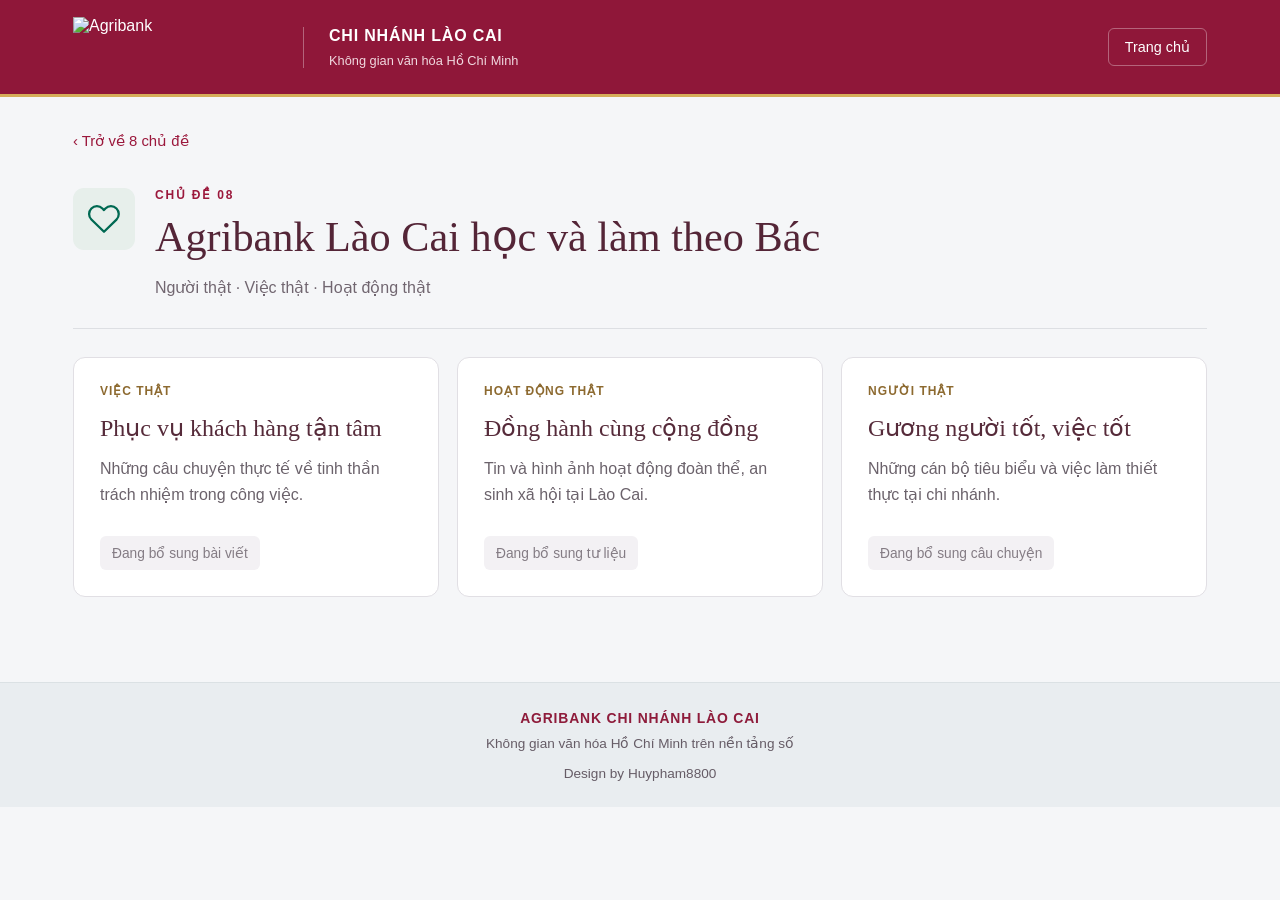
==== agribank.html @ b9d1d6a4 "Add files via upload" ====
<!doctype html><html lang="vi"><head><meta charset="utf-8"><meta name="viewport" content="width=device-width,initial-scale=1"><meta name="theme-color" content="#9b183c"><title>Agribank Lào Cai học và làm theo Bác | Agribank Lào Cai</title><meta name="description" content="Không gian văn hóa Hồ Chí Minh – Agribank Chi nhánh Lào Cai"><link rel="icon" href="assets/agribank-logo.png"><link rel="stylesheet" href="style.css"></head><body><header><div class="shell brandbar"><a href="index.html" class="brand" aria-label="Trang chủ Agribank Lào Cai"><img src="assets/agribank-logo.png" alt="Agribank"><span>CHI NHÁNH LÀO CAI<small>Không gian văn hóa Hồ Chí Minh</small></span></a><a class="home-link" href="index.html">Trang chủ</a></div></header><main class="shell detail"><a class="back" href="index.html">‹ Trở về 8 chủ đề</a><div class="topic-heading"><span class="topic-icon"><svg viewBox="0 0 24 24" fill="none" stroke="currentColor" stroke-width="1.6" stroke-linecap="round" stroke-linejoin="round" aria-hidden="true"><path d="M20.8 4.6a5.5 5.5 0 0 0-7.8 0L12 5.7l-1.1-1.1a5.5 5.5 0 0 0-7.8 7.8L12 21l8.8-8.6a5.5 5.5 0 0 0 0-7.8"/></svg></span><div><span class="eyebrow">CHỦ ĐỀ 08</span><h1>Agribank Lào Cai học và làm theo Bác</h1><p>Người thật · Việc thật · Hoạt động thật</p></div></div><div class="topic-content"><div class="cards"><article class="card"><span class="type">Việc thật</span><h3>Phục vụ khách hàng tận tâm</h3><p>Những câu chuyện thực tế về tinh thần trách nhiệm trong công việc.</p><span class="pending">Đang bổ sung bài viết</span></article><article class="card"><span class="type">Hoạt động thật</span><h3>Đồng hành cùng cộng đồng</h3><p>Tin và hình ảnh hoạt động đoàn thể, an sinh xã hội tại Lào Cai.</p><span class="pending">Đang bổ sung tư liệu</span></article><article class="card"><span class="type">Người thật</span><h3>Gương người tốt, việc tốt</h3><p>Những cán bộ tiêu biểu và việc làm thiết thực tại chi nhánh.</p><span class="pending">Đang bổ sung câu chuyện</span></article></div></div></main><footer><div class="shell"><strong>AGRIBANK CHI NHÁNH LÀO CAI</strong><p>Không gian văn hóa Hồ Chí Minh trên nền tảng số</p><p class="design-credit">Design by Huypham8800</p></div></footer></body></html>
---- style.css ----
:root{font-family:Arial,Helvetica,sans-serif;color:#2b2630;background:#f5f6f8;font-size:16px;--wine:#9b183c;--green:#006952;--gold:#d5ad59}*{box-sizing:border-box}body{margin:0}a{color:inherit}a:focus-visible{outline:3px solid #d5ad59;outline-offset:4px}img{max-width:100%}.shell{max-width:1190px;padding:0 28px;margin:auto}header{background:#8f1739;color:white;border-bottom:3px solid #d5ad59}.brandbar{min-height:94px;display:flex;align-items:center;justify-content:space-between;gap:22px}.brand{display:flex;align-items:center;gap:25px;text-decoration:none}.brand img{width:205px;height:61px;object-fit:contain}.brand>span{border-left:1px solid #ffffff55;padding-left:25px;font-size:1rem;font-weight:700;letter-spacing:.05em}.brand small{display:block;font-size:.8rem;font-weight:400;letter-spacing:0;margin-top:8px;color:#f1d9e0}.home-link{text-decoration:none;padding:10px 16px;border:1px solid #ffffff55;border-radius:6px;font-size:.9rem}.hero{height:335px;position:relative;overflow:hidden;background:#123c33}.hero-photo{position:absolute;width:100%;height:100%;object-fit:cover;object-position:center 22%}.hero-shade{position:absolute;inset:0;background:linear-gradient(90deg,#153e37fa 0%,#163e37e0 37%,#103f3570 66%,#113e3415 100%)}.hero-content{position:relative;color:white;padding-top:46px}.eyebrow{display:block;font-size:.75rem;font-weight:750;letter-spacing:.15em;color:var(--wine)}.hero .eyebrow{color:#f1d78f}.hero h1{font-size:1.1rem;letter-spacing:.12em;line-height:1.6;margin:16px 0 12px;font-weight:500}.hero h1 em{font-family:Georgia,'Times New Roman',serif;font-size:4.7rem;font-style:normal;letter-spacing:-.025em;line-height:1.1}.hero p{font-size:1rem;line-height:1.7;color:#f2eee4;margin:15px 0}.topics{padding-top:32px;padding-bottom:44px}.topics-heading{display:flex;align-items:end;justify-content:space-between;gap:20px;margin-bottom:22px}.topics-heading h2{font:normal 2.1rem Georgia,serif;margin:8px 0 0;color:#333039}.topics-heading p{font-size:.9rem;color:#77727b;margin:0 0 4px}.topic-grid{display:grid;grid-template-columns:repeat(4,minmax(0,1fr));gap:16px}.topic-button{position:relative;text-decoration:none;background:white;border:1px solid #e5e5e9;border-bottom:4px solid var(--wine);border-radius:12px;min-height:245px;padding:21px;display:flex;flex-direction:column;box-shadow:0 6px 20px #34233b07;transition:transform .16s,box-shadow .16s}.topic-button:nth-child(2n){border-bottom-color:var(--green)}.topic-button:hover{transform:translateY(-4px);box-shadow:0 12px 24px #35243116}.tile-top{display:flex;align-items:center;justify-content:space-between}.icon,.topic-icon{width:44px;height:44px;background:#f7eaf0;color:var(--wine);display:grid;place-items:center;border-radius:11px}.icon svg,.topic-icon svg{width:26px;height:26px}.topic-button:nth-child(2n) .icon{background:#e8f4f0;color:var(--green)}.number{color:#a6a0a9;font-size:.86rem;font-weight:700}.topic-button h2{font-size:1.06rem;line-height:1.4;margin:17px 0 9px;font-weight:700}.topic-button p{font-size:.85rem;color:#79717b;line-height:1.5;margin:0 0 17px}.open-label{margin-top:auto;color:var(--wine);font-size:.85rem;font-weight:700}.topic-6{background:#08634f;color:white;border-color:#08634f!important}.topic-6 .icon{background:#ffffff22!important;color:#f3d287!important}.topic-6 .number,.topic-6 p{color:#d0e5db}.topic-6 .open-label{color:#f3d287}footer{background:#e9edf0;border-top:1px solid #dbe1e4;text-align:center;padding:26px 0;color:#665c66}footer strong{color:#8e1c3b;font-size:.87rem;letter-spacing:.06em}footer p{font-size:.85rem;margin:8px 0 0}.detail{min-height:65vh;padding-top:25px;padding-bottom:60px}.back{display:inline-block;font-size:.93rem;color:var(--wine);text-decoration:none;padding:10px 0}.topic-heading{display:flex;align-items:start;gap:20px;padding:28px 0;border-bottom:1px solid #dddfe3;margin-bottom:28px}.topic-icon{width:62px;height:62px;flex:none;background:#e7efeb;color:var(--green)}.topic-icon svg{width:34px;height:34px}.topic-heading h1{font:normal clamp(1.9rem,3.3vw,2.7rem)/1.2 Georgia,serif;margin:10px 0 12px;color:#542537;max-width:880px}.topic-heading p{color:#716670;line-height:1.6;margin:0}.cards{display:grid;grid-template-columns:repeat(3,minmax(0,1fr));gap:18px}.card{background:white;border:1px solid #e1dfe4;border-radius:12px;padding:26px;display:flex;flex-direction:column;min-height:240px}.type,.section-label{font-size:.75rem;color:#8d6a30;letter-spacing:.08em;text-transform:uppercase;font-weight:700}.card h3,.media-sample h3{font:normal 1.5rem/1.3 Georgia,serif;color:#562b3a;margin:15px 0 12px}.card p{line-height:1.6;color:#6b626b;margin:0 0 22px}.card a{color:var(--wine);font-weight:700;margin-top:auto;line-height:1.5;text-underline-offset:5px}.pending{font-size:.86rem;color:#847c84;background:#f3f1f4;padding:9px 12px;border-radius:6px;align-self:start;margin-top:auto}.media-sample{display:grid;grid-template-columns:1fr 1fr;background:white;border:1px solid #e2dfe5;border-radius:14px;overflow:hidden;gap:28px;align-items:center}.media-sample img{width:100%;height:400px;object-fit:cover;object-position:50% 20%}.media-sample>div{padding:24px}.media-sample p{line-height:1.7;color:#69606a}.media-sample a{color:var(--wine);font-weight:700}.timeline{display:grid;grid-template-columns:repeat(3,1fr);gap:18px}.moment{background:white;border-top:4px solid var(--green);border-radius:10px;padding:25px}.moment strong{color:var(--wine);font:700 1.2rem Georgia,serif}.moment p{line-height:1.7;color:#675c66}.source-links{display:flex;gap:20px;flex-wrap:wrap;margin:24px 0}.source-links a{color:var(--wine);font-weight:700;line-height:1.5}.note{padding:20px;line-height:1.7;background:#fff}
@media(max-width:950px){.topic-grid{grid-template-columns:repeat(2,minmax(0,1fr))}.topic-button{min-height:215px}.cards{grid-template-columns:repeat(2,1fr)}.brand>span{font-size:.83rem}.brand img{width:175px}}
@media(max-width:600px){.shell{padding-left:17px;padding-right:17px}.brandbar{min-height:84px}.brand{gap:13px}.brand img{width:130px;height:43px}.brand>span{padding-left:13px;font-size:.75rem;letter-spacing:0;line-height:1.4}.brand small{font-size:.72rem;margin-top:3px;max-width:160px}.home-link{display:none}.hero{height:266px}.hero-content{padding-top:31px}.hero .eyebrow{font-size:.65rem;letter-spacing:.12em}.hero h1{font-size:.88rem;letter-spacing:.08em;margin-top:15px}.hero h1 em{font-size:3.25rem}.hero p{font-size:.88rem;line-height:1.6}.hero-shade{background:linear-gradient(90deg,#153e37f2,#163e37cf 50%,#163e3770)}.hero-photo{object-position:center 45%}.topics{padding-top:25px;padding-bottom:30px}.topics-heading{display:block;margin-bottom:17px}.topics-heading h2{font-size:1.8rem}.topics-heading p{margin:9px 0 0;font-size:.85rem}.topic-grid{gap:11px}.topic-button{padding:15px 13px;min-height:238px;border-radius:10px}.topic-button h2{font-size:.94rem;line-height:1.4;margin:13px 0 9px}.topic-button p{font-size:.79rem;line-height:1.45;margin-bottom:12px}.icon{width:38px;height:38px;border-radius:9px}.icon svg{width:23px;height:23px}.number,.open-label{font-size:.78rem}.topic-heading{gap:13px;padding-top:20px}.topic-icon{width:43px;height:43px;border-radius:9px}.topic-icon svg{width:26px;height:26px}.topic-heading h1{font-size:1.8rem}.cards,.timeline,.media-sample{grid-template-columns:1fr}.card{min-height:0}.media-sample{gap:0}.media-sample img{height:290px}.detail{padding-bottom:35px}.eyebrow{font-size:.69rem}.source-links{display:grid;gap:13px}}
@media(prefers-reduced-motion:reduce){*{transition:none!important}}

.photo-credit{position:absolute;right:18px;bottom:10px;color:#fff;background:#163c35aa;border-radius:4px;padding:5px 8px;font-size:.75rem}@media(max-width:600px){.topic-button h2{font-size:1rem}.photo-credit{font-size:.7rem;right:12px;bottom:8px}}

.featured-film{margin-bottom:28px;background:white;border:1px solid #e1dfe4;border-radius:12px;overflow:hidden}.film-player{aspect-ratio:16/9;background:#151515}.film-player iframe{display:block;width:100%;height:100%;border:0}.film-actions{padding:18px 20px}.film-actions a{color:var(--wine);font-weight:700;text-underline-offset:4px}.film-actions p{font-size:.9rem;color:#716670;line-height:1.5;margin:10px 0 0}

.drive-library{background:white;border:1px solid #e1dfe4;border-radius:12px;overflow:hidden}.drive-toolbar{padding:18px 20px;display:flex;align-items:center;justify-content:space-between;gap:16px;flex-wrap:wrap}.drive-toolbar p{margin:0;color:#716670;line-height:1.5}.drive-toolbar a{color:var(--wine);font-weight:700;line-height:1.5;text-underline-offset:4px}.drive-frame{display:block;width:100%;height:70vh;min-height:460px;max-height:900px;border:0;border-top:1px solid #e1dfe4}.drive-help{padding:0 20px 6px;color:#716670;font-size:.9rem;line-height:1.5}

.film-heading{font:normal 1.6rem/1.3 Georgia,serif;color:#562b3a;margin:0;padding:20px}.design-credit{margin-top:15px;font-size:.85rem;color:#665c66}
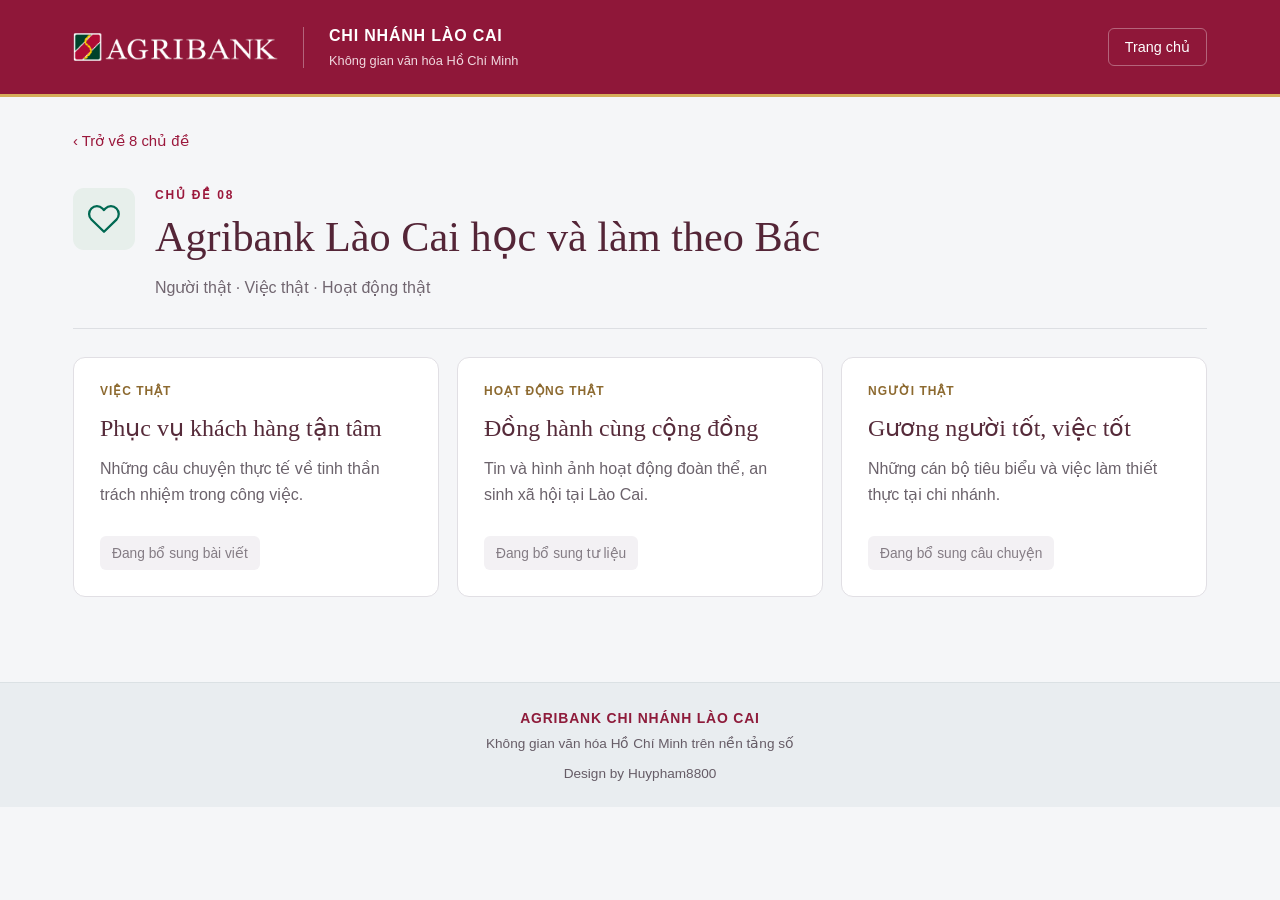
==== commit 497e6964: "Add files via upload" ====
--- a/agribank.html
+++ b/agribank.html
@@ -1 +1 @@
-<!doctype html><html lang="vi"><head><meta charset="utf-8"><meta name="viewport" content="width=device-width,initial-scale=1"><meta name="theme-color" content="#9b183c"><title>Agribank Lào Cai học và làm theo Bác | Agribank Lào Cai</title><meta name="description" content="Không gian văn hóa Hồ Chí Minh – Agribank Chi nhánh Lào Cai"><link rel="icon" href="assets/agribank-logo.png"><link rel="stylesheet" href="style.css"></head><body><header><div class="shell brandbar"><a href="index.html" class="brand" aria-label="Trang chủ Agribank Lào Cai"><img src="assets/agribank-logo.png" alt="Agribank"><span>CHI NHÁNH LÀO CAI<small>Không gian văn hóa Hồ Chí Minh</small></span></a><a class="home-link" href="index.html">Trang chủ</a></div></header><main class="shell detail"><a class="back" href="index.html">‹ Trở về 8 chủ đề</a><div class="topic-heading"><span class="topic-icon"><svg viewBox="0 0 24 24" fill="none" stroke="currentColor" stroke-width="1.6" stroke-linecap="round" stroke-linejoin="round" aria-hidden="true"><path d="M20.8 4.6a5.5 5.5 0 0 0-7.8 0L12 5.7l-1.1-1.1a5.5 5.5 0 0 0-7.8 7.8L12 21l8.8-8.6a5.5 5.5 0 0 0 0-7.8"/></svg></span><div><span class="eyebrow">CHỦ ĐỀ 08</span><h1>Agribank Lào Cai học và làm theo Bác</h1><p>Người thật · Việc thật · Hoạt động thật</p></div></div><div class="topic-content"><div class="cards"><article class="card"><span class="type">Việc thật</span><h3>Phục vụ khách hàng tận tâm</h3><p>Những câu chuyện thực tế về tinh thần trách nhiệm trong công việc.</p><span class="pending">Đang bổ sung bài viết</span></article><article class="card"><span class="type">Hoạt động thật</span><h3>Đồng hành cùng cộng đồng</h3><p>Tin và hình ảnh hoạt động đoàn thể, an sinh xã hội tại Lào Cai.</p><span class="pending">Đang bổ sung tư liệu</span></article><article class="card"><span class="type">Người thật</span><h3>Gương người tốt, việc tốt</h3><p>Những cán bộ tiêu biểu và việc làm thiết thực tại chi nhánh.</p><span class="pending">Đang bổ sung câu chuyện</span></article></div></div></main><footer><div class="shell"><strong>AGRIBANK CHI NHÁNH LÀO CAI</strong><p>Không gian văn hóa Hồ Chí Minh trên nền tảng số</p><p class="design-credit">Design by Huypham8800</p></div></footer></body></html>+<!doctype html><html lang="vi"><head><meta charset="utf-8"><meta name="viewport" content="width=device-width,initial-scale=1"><meta name="theme-color" content="#9b183c"><title>Agribank Lào Cai học và làm theo Bác | Agribank Lào Cai</title><meta name="description" content="Không gian văn hóa Hồ Chí Minh – Agribank Chi nhánh Lào Cai"><link rel="icon" href="[data-uri]"><link rel="stylesheet" href="style.css"></head><body><header><div class="shell brandbar"><a href="index.html" class="brand" aria-label="Trang chủ Agribank Lào Cai"><img src="[data-uri]" alt="Agribank"><span>CHI NHÁNH LÀO CAI<small>Không gian văn hóa Hồ Chí Minh</small></span></a><a class="home-link" href="index.html">Trang chủ</a></div></header><main class="shell detail"><a class="back" href="index.html">‹ Trở về 8 chủ đề</a><div class="topic-heading"><span class="topic-icon"><svg viewBox="0 0 24 24" fill="none" stroke="currentColor" stroke-width="1.6" stroke-linecap="round" stroke-linejoin="round" aria-hidden="true"><path d="M20.8 4.6a5.5 5.5 0 0 0-7.8 0L12 5.7l-1.1-1.1a5.5 5.5 0 0 0-7.8 7.8L12 21l8.8-8.6a5.5 5.5 0 0 0 0-7.8"/></svg></span><div><span class="eyebrow">CHỦ ĐỀ 08</span><h1>Agribank Lào Cai học và làm theo Bác</h1><p>Người thật · Việc thật · Hoạt động thật</p></div></div><div class="topic-content"><div class="cards"><article class="card"><span class="type">Việc thật</span><h3>Phục vụ khách hàng tận tâm</h3><p>Những câu chuyện thực tế về tinh thần trách nhiệm trong công việc.</p><span class="pending">Đang bổ sung bài viết</span></article><article class="card"><span class="type">Hoạt động thật</span><h3>Đồng hành cùng cộng đồng</h3><p>Tin và hình ảnh hoạt động đoàn thể, an sinh xã hội tại Lào Cai.</p><span class="pending">Đang bổ sung tư liệu</span></article><article class="card"><span class="type">Người thật</span><h3>Gương người tốt, việc tốt</h3><p>Những cán bộ tiêu biểu và việc làm thiết thực tại chi nhánh.</p><span class="pending">Đang bổ sung câu chuyện</span></article></div></div></main><footer><div class="shell"><strong>AGRIBANK CHI NHÁNH LÀO CAI</strong><p>Không gian văn hóa Hồ Chí Minh trên nền tảng số</p><p class="design-credit">Design by Huypham8800</p></div></footer></body></html>
